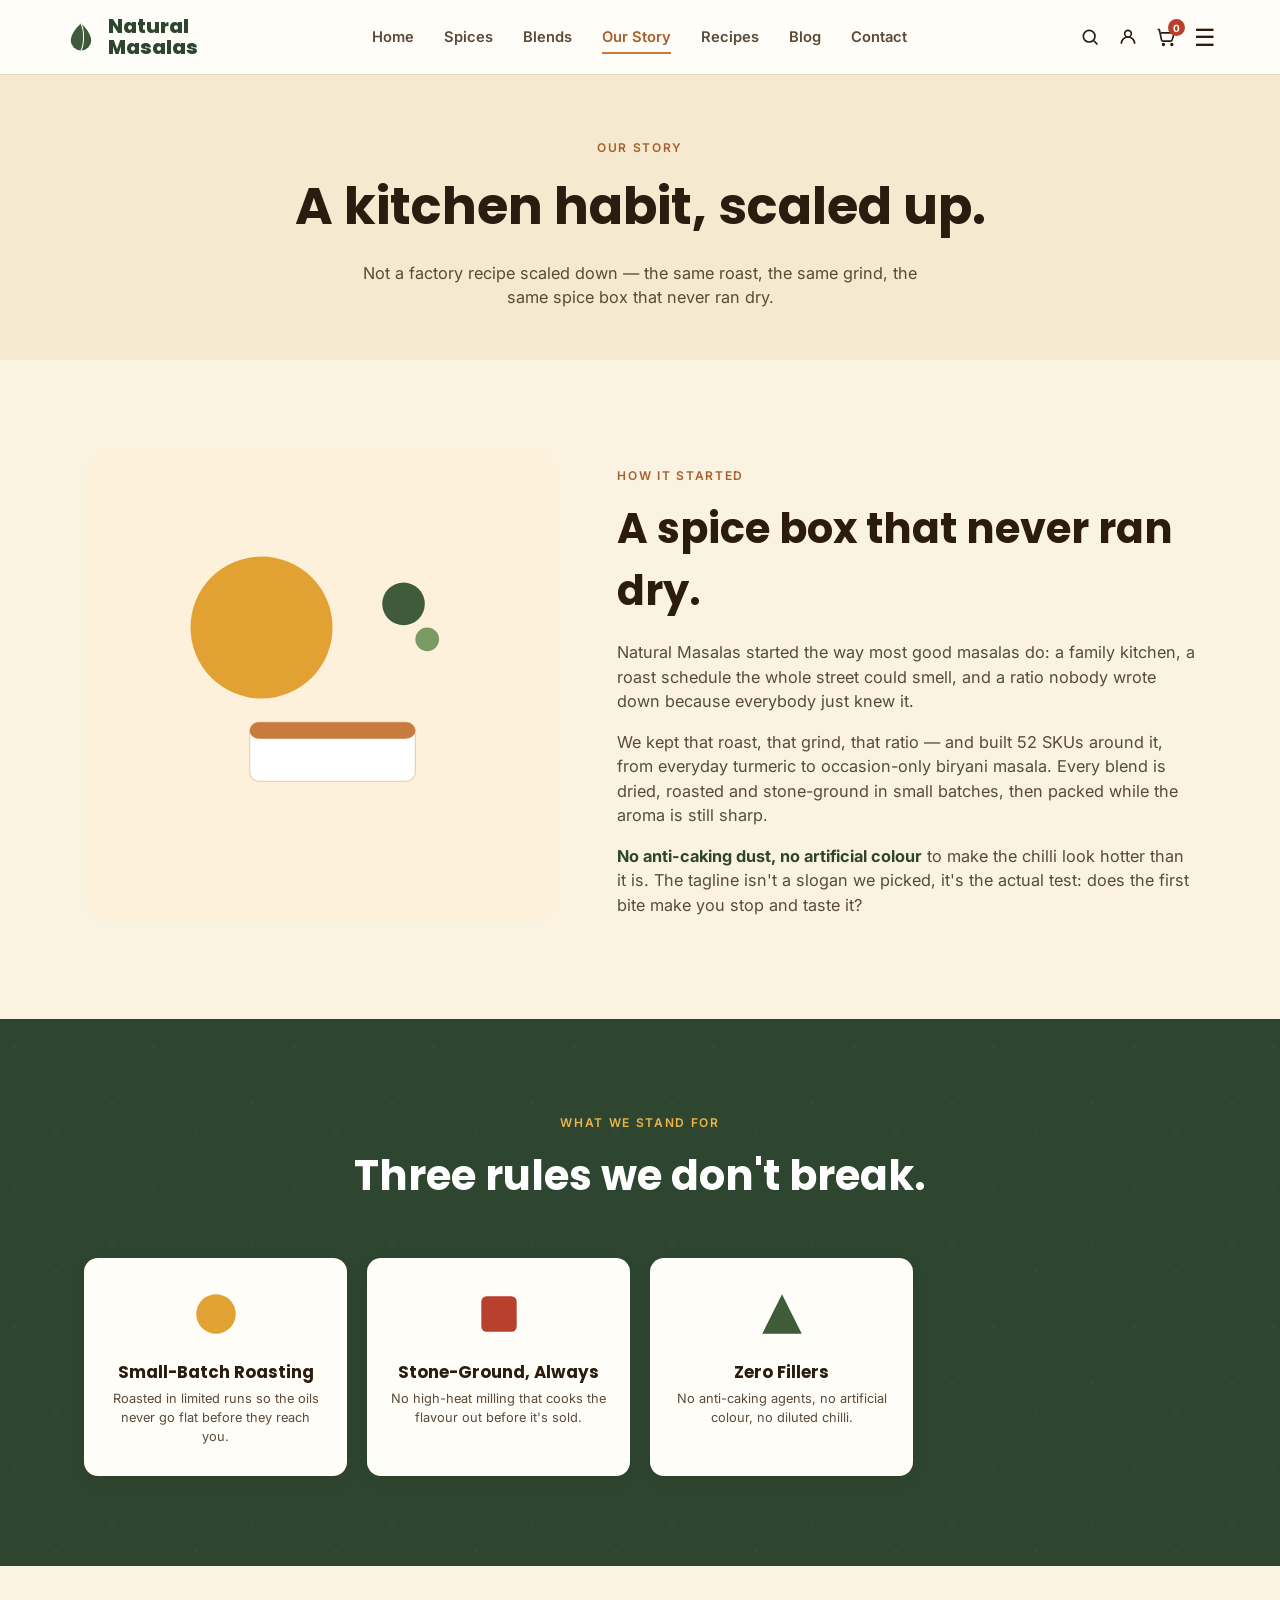
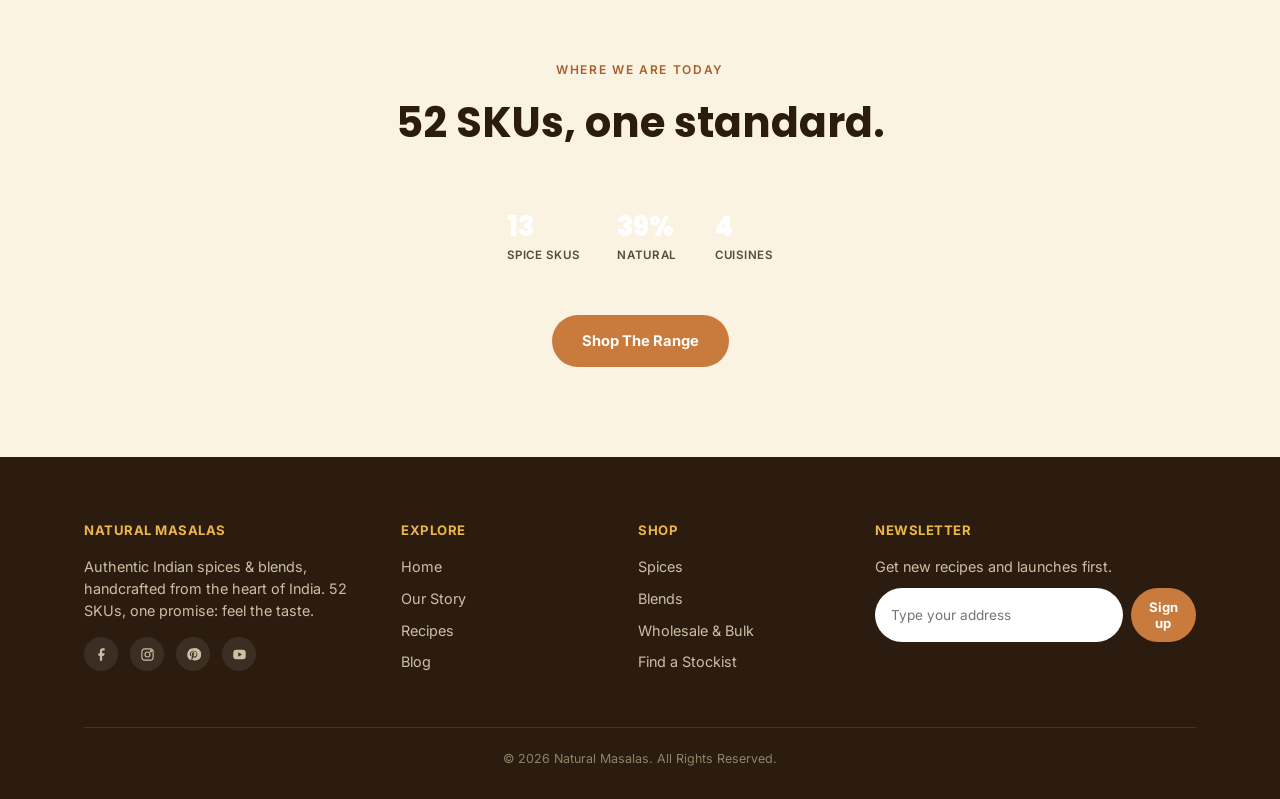
==== about.html @ ea1af6d6 "Initial commit of natural-maslas static website" ====
<!DOCTYPE html>
<html lang="en">
<head>
<meta charset="UTF-8">
<meta name="viewport" content="width=device-width, initial-scale=1.0">
<title>Our Story — Natural Masalas</title>
<meta name="description" content="The story behind Natural Masalas — small-batch roasting, stone-ground powders, zero fillers.">
<link rel="stylesheet" href="css/style.css">
</head>
<body>

<nav class="nav">
  <a href="index.html" class="nav-mark">
    <svg class="seed" viewBox="0 0 40 40" fill="none"><path d="M20 4c7 6 12 14 12 20a12 12 0 1 1-24 0c0-6 5-14 12-20Z" fill="#3f5b3a"/><path d="M20 4c4 8 4 24 0 32" stroke="#fff" stroke-width="1.2"/></svg>
    Natural<br>Masalas
  </a>
  <div class="nav-links">
    <a href="index.html">Home</a>
    <a href="spices.html">Spices</a>
    <a href="blends.html">Blends</a>
    <a href="about.html" class="active">Our Story</a>
    <a href="recipes.html">Recipes</a>
    <a href="blog.html">Blog</a>
    <a href="contact.html">Contact</a>
  </div>
  <div class="nav-icons">
    <button aria-label="Search"><svg viewBox="0 0 24 24" fill="none" stroke="currentColor" stroke-width="2"><circle cx="11" cy="11" r="7"/><path d="M21 21l-4.3-4.3"/></svg></button>
    <button aria-label="Account"><svg viewBox="0 0 24 24" fill="none" stroke="currentColor" stroke-width="2"><circle cx="12" cy="8" r="4"/><path d="M4 20c0-4.4 3.6-8 8-8s8 3.6 8 8"/></svg></button>
    <button aria-label="Cart"><svg viewBox="0 0 24 24" fill="none" stroke="currentColor" stroke-width="2"><circle cx="9" cy="21" r="1"/><circle cx="19" cy="21" r="1"/><path d="M2 3h2l2.6 12.4a2 2 0 0 0 2 1.6h8.8a2 2 0 0 0 2-1.6L22 7H6"/></svg><span class="cart-badge" id="cartBadge">0</span></button>
    <button class="nav-burger" aria-label="Menu">&#9776;</button>
  </div>
</nav>

<header class="page-header">
  <span class="eyebrow">Our Story</span>
  <h1>A kitchen habit, scaled up.</h1>
  <p>Not a factory recipe scaled down &mdash; the same roast, the same grind, the same spice box that never ran dry.</p>
</header>

<main>
  <section>
    <div class="wrap">
      <div class="story-grid" style="display:grid;grid-template-columns:0.9fr 1.1fr;gap:60px;align-items:center;">
        <div class="reveal">
          <svg viewBox="0 0 400 400" style="width:100%;">
            <rect width="400" height="400" rx="20" fill="#fdf1dc"/>
            <circle cx="150" cy="150" r="60" fill="#e2a233"/>
            <rect x="140" y="230" width="140" height="50" rx="8" fill="#fff" stroke="#e4d3ad"/>
            <rect x="140" y="230" width="140" height="14" rx="8" fill="#c97a3d"/>
            <circle cx="270" cy="130" r="18" fill="#3f5b3a"/>
            <circle cx="290" cy="160" r="10" fill="#7a9a63"/>
          </svg>
        </div>
        <div class="reveal">
          <span class="eyebrow">How It Started</span>
          <h2 style="font-size:clamp(1.9rem,3.6vw,2.6rem);margin-top:12px;">A spice box that never ran dry.</h2>
          <p style="color:var(--ink-soft);margin-top:18px;font-size:1.02rem;">Natural Masalas started the way most good masalas do: a family kitchen, a roast schedule the whole street could smell, and a ratio nobody wrote down because everybody just knew it.</p>
          <p style="color:var(--ink-soft);margin-top:16px;font-size:1.02rem;">We kept that roast, that grind, that ratio &mdash; and built 52 SKUs around it, from everyday turmeric to occasion-only biryani masala. Every blend is dried, roasted and stone-ground in small batches, then packed while the aroma is still sharp.</p>
          <p style="color:var(--ink-soft);margin-top:16px;font-size:1.02rem;"><strong style="color:var(--leaf-deep);">No anti-caking dust, no artificial colour</strong> to make the chilli look hotter than it is. The tagline isn't a slogan we picked, it's the actual test: does the first bite make you stop and taste it?</p>
        </div>
      </div>
    </div>
  </section>

  <section class="band-leaf">
    <div class="wrap">
      <div class="section-head reveal">
        <span class="eyebrow">What We Stand For</span>
        <h2>Three rules we don't break.</h2>
      </div>
      <div class="cat-strip reveal">
        <div class="cat-tile">
          <svg class="ic" viewBox="0 0 100 100"><circle cx="50" cy="50" r="38" fill="#e2a233"/></svg>
          <h3>Small-Batch Roasting</h3>
          <p>Roasted in limited runs so the oils never go flat before they reach you.</p>
        </div>
        <div class="cat-tile">
          <svg class="ic" viewBox="0 0 100 100"><rect x="16" y="16" width="68" height="68" rx="10" fill="#b8402c"/></svg>
          <h3>Stone-Ground, Always</h3>
          <p>No high-heat milling that cooks the flavour out before it's sold.</p>
        </div>
        <div class="cat-tile">
          <svg class="ic" viewBox="0 0 100 100"><polygon points="50,12 88,88 12,88" fill="#3f5b3a"/></svg>
          <h3>Zero Fillers</h3>
          <p>No anti-caking agents, no artificial colour, no diluted chilli.</p>
        </div>
      </div>
    </div>
  </section>

  <section>
    <div class="wrap">
      <div class="section-head reveal">
        <span class="eyebrow">Where We Are Today</span>
        <h2>52 SKUs, one standard.</h2>
      </div>
      <div class="hero-stats reveal" style="justify-content:center;">
        <div><div class="num" data-count="52">0</div><div class="lbl" style="color:var(--ink-soft);">Spice SKUs</div></div>
        <div><div class="num" data-count="100" data-suffix="%">0%</div><div class="lbl" style="color:var(--ink-soft);">Natural</div></div>
        <div><div class="num" data-count="4">0</div><div class="lbl" style="color:var(--ink-soft);">Cuisines</div></div>
      </div>
      <div style="text-align:center;margin-top:50px;">
        <a href="spices.html" class="btn">Shop The Range</a>
      </div>
    </div>
  </section>
</main>

<footer id="contact-foot">
  <div class="wrap">
    <div class="foot-grid">
      <div>
        <h4>Natural Masalas</h4>
        <p style="max-width:32ch;">Authentic Indian spices &amp; blends, handcrafted from the heart of India. 52 SKUs, one promise: feel the taste.</p>
        <div class="social-row">
          <a href="#" aria-label="Facebook"><svg viewBox="0 0 24 24" fill="currentColor"><path d="M13 22v-8h3l1-4h-4V7.5c0-1.1.4-2 2-2h2V2h-3c-3 0-4.5 1.9-4.5 4.7V10H7v4h2.5v8H13z"/></svg></a>
          <a href="#" aria-label="Instagram"><svg viewBox="0 0 24 24" fill="none" stroke="currentColor" stroke-width="1.8"><rect x="3" y="3" width="18" height="18" rx="5"/><circle cx="12" cy="12" r="4"/><circle cx="17.5" cy="6.5" r="1"/></svg></a>
          <a href="#" aria-label="Pinterest"><svg viewBox="0 0 24 24" fill="currentColor"><path d="M12 2a10 10 0 0 0-3.6 19.3c0-.8 0-1.8.2-2.6l1.4-6s-.3-.7-.3-1.7c0-1.6.9-2.8 2.1-2.8 1 0 1.4.7 1.4 1.6 0 1-.6 2.4-1 3.8-.2 1 .5 1.8 1.5 1.8 1.8 0 3.1-2.3 3.1-5 0-2.1-1.5-3.6-4.1-3.6-2.9 0-4.7 2.1-4.7 4.5 0 .8.2 1.4.6 1.9.2.2.2.3.1.5l-.2 1c-.1.3-.3.4-.6.2-1.1-.5-1.7-1.9-1.7-3.4 0-2.5 2.1-5.5 6.3-5.5 3.4 0 5.6 2.4 5.6 5 0 3.4-1.9 6-4.7 6-.9 0-1.8-.5-2.1-1.1l-.6 2.3c-.2.8-.6 1.7-1 2.3A10 10 0 1 0 12 2z"/></svg></a>
          <a href="#" aria-label="YouTube"><svg viewBox="0 0 24 24" fill="currentColor"><path d="M22 12s0-3.4-.4-5a3 3 0 0 0-2.1-2.1C17.9 4.5 12 4.5 12 4.5s-5.9 0-7.5.4A3 3 0 0 0 2.4 7C2 8.6 2 12 2 12s0 3.4.4 5a3 3 0 0 0 2.1 2.1c1.6.4 7.5.4 7.5.4s5.9 0 7.5-.4a3 3 0 0 0 2.1-2.1c.4-1.6.4-5 .4-5zM10 15.5v-7l6 3.5-6 3.5z"/></svg></a>
        </div>
      </div>
      <div>
        <h4>Explore</h4>
        <a href="index.html">Home</a>
        <a href="about.html">Our Story</a>
        <a href="recipes.html">Recipes</a>
        <a href="blog.html">Blog</a>
      </div>
      <div>
        <h4>Shop</h4>
        <a href="spices.html">Spices</a>
        <a href="blends.html">Blends</a>
        <a href="contact.html">Wholesale &amp; Bulk</a>
        <a href="contact.html">Find a Stockist</a>
      </div>
      <div>
        <h4>Newsletter</h4>
        <p>Get new recipes and launches first.</p>
        <div class="newsletter-row">
          <input type="email" placeholder="Type your address">
          <button>Sign up</button>
        </div>
      </div>
    </div>
    <div class="foot-bottom">&copy; <span id="year"></span> Natural Masalas. All Rights Reserved.</div>
  </div>
</footer>

<script>document.getElementById('year').textContent = new Date().getFullYear();</script>
<script src="js/script.js"></script>
</body>
</html>
---- css/style.css ----
@import url('https://fonts.googleapis.com/css2?family=Poppins:wght@500;600;700;800&family=Inter:wght@400;500;600&family=Caveat:wght@600&display=swap');

/* ============ TOKENS ============ */
:root{
  --cream:#fbf3e2;
  --cream-deep:#f5e9cf;
  --ink:#2b1c0f;
  --ink-soft:#5a4a38;

  --terracotta:#c97a3d;
  --terracotta-deep:#a85f2b;
  --paprika:#b8402c;

  --leaf:#3f5b3a;
  --leaf-deep:#2e4530;
  --leaf-pale:#7a9a63;

  --gold:#d9a441;
  --gold-bright:#eab649;

  --white:#fffdf8;

  --display:'Poppins','Segoe UI',sans-serif;
  --body:'Inter','Segoe UI',sans-serif;
  --script:'Caveat',cursive;

  --container:1240px;
  --edge:clamp(20px,5vw,64px);
  --radius:14px;
}

*{ box-sizing:border-box; margin:0; padding:0; }
html{ scroll-behavior:smooth; }
@media (prefers-reduced-motion: reduce){
  html{ scroll-behavior:auto; }
  *{ animation-duration:0.001ms !important; animation-iteration-count:1 !important; transition-duration:0.001ms !important; }
}

body{
  background:var(--cream);
  color:var(--ink);
  font-family:var(--body);
  line-height:1.5;
  overflow-x:hidden;
}

a{ color:inherit; text-decoration:none; }
img{ max-width:100%; display:block; }
button{ font-family:inherit; cursor:pointer; }
ul{ list-style:none; }

.wrap{ max-width:var(--container); margin:0 auto; padding-left:var(--edge); padding-right:var(--edge); }

h1,h2,h3{ font-family:var(--display); font-weight:700; }

.eyebrow{
  font-family:var(--body);
  font-size:0.75rem;
  letter-spacing:0.14em;
  text-transform:uppercase;
  font-weight:600;
  color:var(--terracotta-deep);
}

/* ============ NAV ============ */
.nav{
  position:sticky; top:0; left:0; right:0; z-index:1000;
  background:var(--white);
  padding:16px var(--edge);
  display:flex; align-items:center; justify-content:space-between;
  box-shadow:0 1px 0 rgba(43,28,15,0.08);
}
.nav-mark{
  display:flex; align-items:center; gap:10px;
  font-family:var(--display); font-weight:800; font-size:1.25rem; color:var(--leaf-deep);
  line-height:1.05;
}
.nav-mark .seed{ width:34px; height:34px; flex:0 0 auto; }
.nav-links{ display:flex; gap:30px; align-items:center; }
.nav-links a{
  font-family:var(--body); font-size:0.92rem; font-weight:600;
  color:var(--ink-soft); position:relative; padding:6px 0;
}
.nav-links a::after{
  content:""; position:absolute; left:0; right:100%; bottom:0; height:2px;
  background:var(--terracotta); transition:right .3s ease;
}
.nav-links a:hover, .nav-links a.active{ color:var(--terracotta-deep); }
.nav-links a:hover::after, .nav-links a.active::after{ right:0; }

.nav-icons{ display:flex; align-items:center; gap:18px; }
.nav-icons button{ background:none; border:none; color:var(--ink); display:flex; position:relative; }
.nav-icons svg{ width:20px; height:20px; }
.cart-badge{
  position:absolute; top:-8px; right:-9px; background:var(--paprika); color:#fff;
  font-family:var(--body); font-weight:700; font-size:0.62rem;
  width:17px; height:17px; border-radius:50%; display:flex; align-items:center; justify-content:center;
}

.nav-burger{ display:none; background:none; border:none; color:var(--ink); font-size:1.5rem; }

@media (max-width:860px){
  .nav-links{
    position:fixed; top:0; right:0; height:100vh; width:min(78vw,300px);
    background:var(--white); flex-direction:column; justify-content:center; gap:26px;
    transform:translateX(100%); transition:transform .4s cubic-bezier(.7,0,.2,1);
    box-shadow:-8px 0 30px rgba(0,0,0,.15); z-index:1001;
  }
  .nav-links.open{ transform:translateX(0); }
  .nav-burger{ display:block; }
}

/* ============ BUTTONS ============ */
.btn{
  display:inline-flex; align-items:center; gap:10px;
  font-family:var(--body); font-size:0.92rem; font-weight:700;
  padding:15px 30px; border-radius:999px; border:none;
  color:var(--white); background:var(--terracotta);
  transition:transform .25s ease, box-shadow .25s ease, background .25s ease;
}
.btn:hover{ transform:translateY(-3px); box-shadow:0 12px 26px rgba(168,95,43,0.35); background:var(--terracotta-deep); }
.btn.white{ background:var(--white); color:var(--terracotta-deep); }
.btn.white:hover{ background:var(--cream); }
.btn.leaf{ background:var(--leaf); }
.btn.leaf:hover{ background:var(--leaf-deep); box-shadow:0 12px 26px rgba(46,69,48,0.35); }

.add-cart{
  width:100%; padding:11px 0; border-radius:999px; border:none;
  background:var(--leaf); color:#fff; font-family:var(--body); font-weight:700; font-size:0.85rem;
  transition:background .25s ease, transform .2s ease;
}
.add-cart:hover{ background:var(--leaf-deep); transform:translateY(-2px); }
.add-cart.added{ background:var(--gold); }

/* ============ HERO ============ */
.hero{
  position:relative;
  min-height:82vh;
  display:flex; align-items:center;
  padding:70px var(--edge) 90px;
  overflow:hidden;
  background:
    linear-gradient(100deg, rgba(30,16,6,0.72) 0%, rgba(30,16,6,0.42) 42%, rgba(30,16,6,0.15) 68%),
    radial-gradient(120% 100% at 80% 20%, #7a4322 0%, #4a2712 55%, #2b1608 100%);
}
.hero::after{
  content:""; position:absolute; inset:0; z-index:0; pointer-events:none; opacity:0.35;
  background-image:
    radial-gradient(3px 3px at 20% 30%, rgba(217,164,65,0.7), transparent),
    radial-gradient(2px 2px at 60% 70%, rgba(217,164,65,0.5), transparent),
    radial-gradient(2px 2px at 80% 20%, rgba(184,64,44,0.6), transparent);
  animation:dustFall 14s linear infinite;
}
@keyframes dustFall{ from{ background-position:0 0,0 0,0 0;} to{ background-position:0 220px,0 -180px,0 260px;} }

.hero-inner{ position:relative; z-index:2; max-width:640px; }
.hero-eyebrow{ display:flex; align-items:center; gap:12px; margin-bottom:20px; }
.hero-eyebrow .rule{ width:40px; height:2px; background:var(--gold-bright); }
.hero-eyebrow span.eyebrow{ color:var(--gold-bright); }

.hero h1{
  font-size:clamp(2.4rem,5.2vw,3.7rem);
  line-height:1.08;
  color:#fff;
  opacity:0; transform:translateY(24px);
  animation:fadeUp .9s cubic-bezier(.2,.8,.2,1) forwards;
  animation-delay:.1s;
}
.hero p.lede{
  margin-top:22px; max-width:46ch; font-size:1.08rem; color:#f3e6d3;
  opacity:0; transform:translateY(24px);
  animation:fadeUp .9s cubic-bezier(.2,.8,.2,1) forwards; animation-delay:.3s;
}
@keyframes fadeUp{ to{ opacity:1; transform:translateY(0); } }

.hero-cta{ margin-top:36px; display:flex; gap:16px; flex-wrap:wrap; align-items:center;
  opacity:0; animation:fadeUp .9s cubic-bezier(.2,.8,.2,1) forwards; animation-delay:.5s; }
.hero-cta .scribble{ font-family:var(--script); font-size:1.3rem; color:var(--gold-bright); }

.hero-stats{ margin-top:52px; display:flex; gap:38px;
  opacity:0; animation:fadeUp .9s cubic-bezier(.2,.8,.2,1) forwards; animation-delay:.65s; }
.hero-stats div{ }
.hero-stats .num{ font-family:var(--display); font-size:1.7rem; color:#fff; font-weight:800; }
.hero-stats .lbl{ font-size:0.72rem; letter-spacing:0.06em; text-transform:uppercase; color:#e6d2b0; font-weight:600; }

/* ============ SECTION SHELLS ============ */
section{ position:relative; padding:90px 0; }
.section-head{ max-width:640px; margin:0 auto 50px; text-align:center; }
.section-head h2{ font-size:clamp(1.9rem,3.8vw,2.6rem); margin-top:12px; color:var(--ink); }
.section-head p{ margin-top:14px; color:var(--ink-soft); font-size:1rem; }

.reveal{ opacity:0; transform:translateY(30px); transition:opacity .7s ease, transform .7s cubic-bezier(.2,.8,.2,1); }
.reveal.in{ opacity:1; transform:translateY(0); }

.band-terracotta{ background:linear-gradient(180deg, var(--terracotta) 0%, #b5692f 100%); color:#fff; }
.band-terracotta .section-head h2{ color:#fff; }
.band-terracotta .section-head p{ color:#fbe6cf; }
.band-terracotta .eyebrow{ color:#ffe3bd; }

.band-leaf{ background:var(--leaf-deep); color:#fff; position:relative; overflow:hidden; }
.band-leaf .section-head h2{ color:#fff; }
.band-leaf .section-head p{ color:#d9e6cf; }
.band-leaf .eyebrow{ color:var(--gold-bright); }
.band-leaf::before{
  content:""; position:absolute; inset:0; opacity:0.07; pointer-events:none;
  background-image:
    radial-gradient(circle at 10% 20%, #fff 0, transparent 2px),
    radial-gradient(circle at 80% 60%, #fff 0, transparent 2px),
    radial-gradient(circle at 40% 80%, #fff 0, transparent 2px);
  background-size:140px 140px;
}

/* ============ PRODUCT CARD (bestsellers / shop grid) ============ */
.prod-grid{ display:grid; grid-template-columns:repeat(4,1fr); gap:22px; }
@media (max-width:980px){ .prod-grid{ grid-template-columns:repeat(2,1fr); } }
@media (max-width:520px){ .prod-grid{ grid-template-columns:1fr; } }

.prod-card{
  background:var(--white); border-radius:var(--radius);
  padding:20px 20px 22px; text-align:center;
  box-shadow:0 6px 18px rgba(43,28,15,0.08);
  transition:transform .3s cubic-bezier(.2,.8,.2,1), box-shadow .3s ease;
  display:flex; flex-direction:column;
  position:relative;
}
.prod-card:hover{ transform:translateY(-8px); box-shadow:0 22px 40px rgba(43,28,15,0.16); }
.prod-media{
  aspect-ratio:1/1; border-radius:10px; margin-bottom:16px; overflow:hidden;
  display:flex; align-items:center; justify-content:center;
  position:relative;
}
.prod-media svg{ width:78%; height:78%; }
.prod-badge{
  position:absolute; top:10px; left:10px; background:var(--gold); color:#3a2508;
  font-family:var(--body); font-weight:700; font-size:0.62rem; letter-spacing:0.04em;
  padding:4px 9px; border-radius:999px; text-transform:uppercase; z-index:2;
}
.prod-card h3{ font-family:var(--body); font-weight:700; font-size:1rem; color:var(--ink); margin-bottom:6px; }
.stars{ display:flex; gap:2px; justify-content:center; margin-bottom:8px; }
.stars svg{ width:13px; height:13px; color:var(--gold); }
.price{ font-family:var(--display); font-weight:700; font-size:1.15rem; color:var(--leaf-deep); margin-bottom:12px; }
.price .unit{ font-family:var(--body); font-weight:500; font-size:0.72rem; color:var(--ink-soft); margin-left:4px; }
.prod-card .wt-tag{ font-family:var(--body); font-size:0.68rem; color:var(--ink-soft); margin-bottom:2px; }

/* ============ STORY / DISCOVER BAND ============ */
.story-band{ display:grid; grid-template-columns:1.05fr 0.95fr; gap:60px; align-items:center; }
@media (max-width:860px){ .story-band{ grid-template-columns:1fr; gap:34px; } }
.story-media{ position:relative; border-radius:var(--radius); overflow:hidden; aspect-ratio:16/10; }
.story-media svg{ width:100%; height:100%; }
.play-btn{
  position:absolute; inset:0; margin:auto; width:60px; height:60px; border-radius:50%;
  background:rgba(255,255,255,0.94); display:flex; align-items:center; justify-content:center;
  transition:transform .3s ease; z-index:2; box-shadow:0 8px 20px rgba(0,0,0,0.25);
}
.story-media:hover .play-btn{ transform:scale(1.08); }
.play-btn svg{ width:18px; height:18px; margin-left:3px; color:var(--leaf-deep); }
.story-copy h2{ color:#fff; font-size:clamp(1.8rem,3.6vw,2.5rem); }
.story-copy p{ color:#d9e6cf; margin:16px 0 26px; max-width:48ch; font-size:1rem; }

/* ============ CATEGORY STRIP ============ */
.cat-strip{ display:grid; grid-template-columns:repeat(4,1fr); gap:20px; }
@media (max-width:860px){ .cat-strip{ grid-template-columns:repeat(2,1fr); } }
.cat-tile{
  background:var(--white); border-radius:var(--radius); padding:30px 22px; text-align:center;
  box-shadow:0 6px 16px rgba(43,28,15,0.06); transition:transform .3s ease, box-shadow .3s ease;
}
.cat-tile:hover{ transform:translateY(-6px); box-shadow:0 18px 30px rgba(43,28,15,0.12); }
.cat-tile .ic{ width:52px; height:52px; margin:0 auto 14px; }
.cat-tile h3{ font-size:1.05rem; color:var(--ink); margin-bottom:4px; }
.cat-tile p{ font-size:0.8rem; color:var(--ink-soft); }

/* ============ FILTER BAR (products page) ============ */
.filter-bar{ display:flex; gap:10px; flex-wrap:wrap; justify-content:center; padding:0 var(--edge) 46px; }
.filter-btn{
  font-family:var(--body); font-size:0.82rem; font-weight:600;
  padding:11px 20px; border:1.5px solid var(--cream-deep); border-radius:999px;
  color:var(--ink-soft); background:var(--white); transition:all .25s ease;
}
.filter-btn:hover{ border-color:var(--terracotta); color:var(--terracotta-deep); }
.filter-btn.active{ background:var(--leaf); border-color:var(--leaf); color:#fff; }
.sku-counter{ text-align:center; padding:0 var(--edge) 26px; font-family:var(--body); font-size:0.85rem; color:var(--ink-soft); }
.sku-counter b{ color:var(--terracotta-deep); }
.prod-card.hidden{ display:none; }

/* ============ RECIPES ============ */
.recipe-grid{ display:grid; grid-template-columns:repeat(2,1fr); gap:26px; }
@media (max-width:820px){ .recipe-grid{ grid-template-columns:1fr; } }
.recipe-card{
  background:var(--white); border-radius:var(--radius); overflow:hidden;
  box-shadow:0 6px 18px rgba(43,28,15,0.08); display:flex; flex-direction:column;
  transition:transform .3s ease, box-shadow .3s ease;
}
.recipe-card:hover{ transform:translateY(-6px); box-shadow:0 20px 34px rgba(43,28,15,0.14); }
.recipe-media{ aspect-ratio:16/9; position:relative; overflow:hidden; }
.recipe-media svg{ position:absolute; inset:0; width:100%; height:100%; }
.recipe-time{ position:absolute; top:14px; right:14px; z-index:2; font-family:var(--body); font-weight:700; font-size:0.7rem; background:rgba(43,28,15,0.7); color:#fff; padding:5px 11px; border-radius:999px; }
.recipe-body{ padding:24px; display:flex; flex-direction:column; gap:12px; flex:1; }
.recipe-body h3{ font-size:1.3rem; color:var(--ink); }
.recipe-body p{ color:var(--ink-soft); font-size:0.92rem; }
.recipe-uses{ display:flex; flex-wrap:wrap; gap:8px; margin-top:auto; }
.tag-chip{ font-family:var(--body); font-weight:600; font-size:0.68rem; padding:6px 12px; background:var(--cream-deep); color:var(--leaf-deep); border-radius:999px; }
.steps-toggle{ font-family:var(--body); font-weight:700; font-size:0.82rem; color:var(--terracotta-deep); display:inline-flex; align-items:center; gap:6px; margin-top:4px; background:none; border:none; }
.steps-toggle svg{ width:12px; height:12px; transition:transform .3s ease; }
.steps-toggle.open svg{ transform:rotate(180deg); }
.steps-list{ max-height:0; overflow:hidden; transition:max-height .4s ease; font-size:0.9rem; color:var(--ink-soft); }
.steps-list ol{ padding-left:18px; padding-top:8px; display:flex; flex-direction:column; gap:6px; }

/* ============ PAGE HEADER ============ */
.page-header{ padding:60px var(--edge) 50px; text-align:center; background:var(--cream-deep); }
.page-header h1{ font-size:clamp(2.2rem,5vw,3.2rem); color:var(--ink); margin-top:10px; }
.page-header p{ margin:16px auto 0; max-width:56ch; color:var(--ink-soft); font-size:1.02rem; }

/* ============ CTA BAND ============ */
.cta-band{ text-align:center; }
.cta-band h2{ font-size:clamp(1.7rem,3.6vw,2.3rem); color:#fff; }
.cta-band p{ color:#fbe6cf; margin:14px auto 28px; max-width:44ch; }

/* ============ FOOTER ============ */
footer{ background:var(--ink); color:#e9dfcd; padding:64px 0 30px; }
.foot-grid{ display:grid; grid-template-columns:1.4fr 1fr 1fr 1.2fr; gap:36px; }
@media (max-width:800px){ .foot-grid{ grid-template-columns:1fr 1fr; } }
.foot-grid h4{ font-family:var(--body); font-size:0.82rem; font-weight:700; letter-spacing:0.04em; text-transform:uppercase; color:var(--gold-bright); margin-bottom:16px; }
.foot-grid a, .foot-grid p{ color:#cdbfa5; font-size:0.9rem; display:block; margin-bottom:10px; }
.foot-grid a:hover{ color:#fff; }
.newsletter-row{ display:flex; gap:8px; margin-top:6px; }
.newsletter-row input{ flex:1; border-radius:999px; border:none; padding:11px 16px; font-family:var(--body); font-size:0.85rem; }
.newsletter-row button{ background:var(--terracotta); color:#fff; border:none; border-radius:999px; padding:11px 18px; font-weight:700; font-size:0.82rem; }
.social-row{ display:flex; gap:12px; margin-top:16px; }
.social-row a{ width:34px; height:34px; border-radius:50%; background:rgba(255,255,255,0.08); display:flex; align-items:center; justify-content:center; margin:0; }
.social-row svg{ width:15px; height:15px; }
.foot-bottom{ margin-top:44px; padding-top:22px; border-top:1px solid rgba(255,255,255,0.1); text-align:center; font-size:0.78rem; color:#8f8367; }
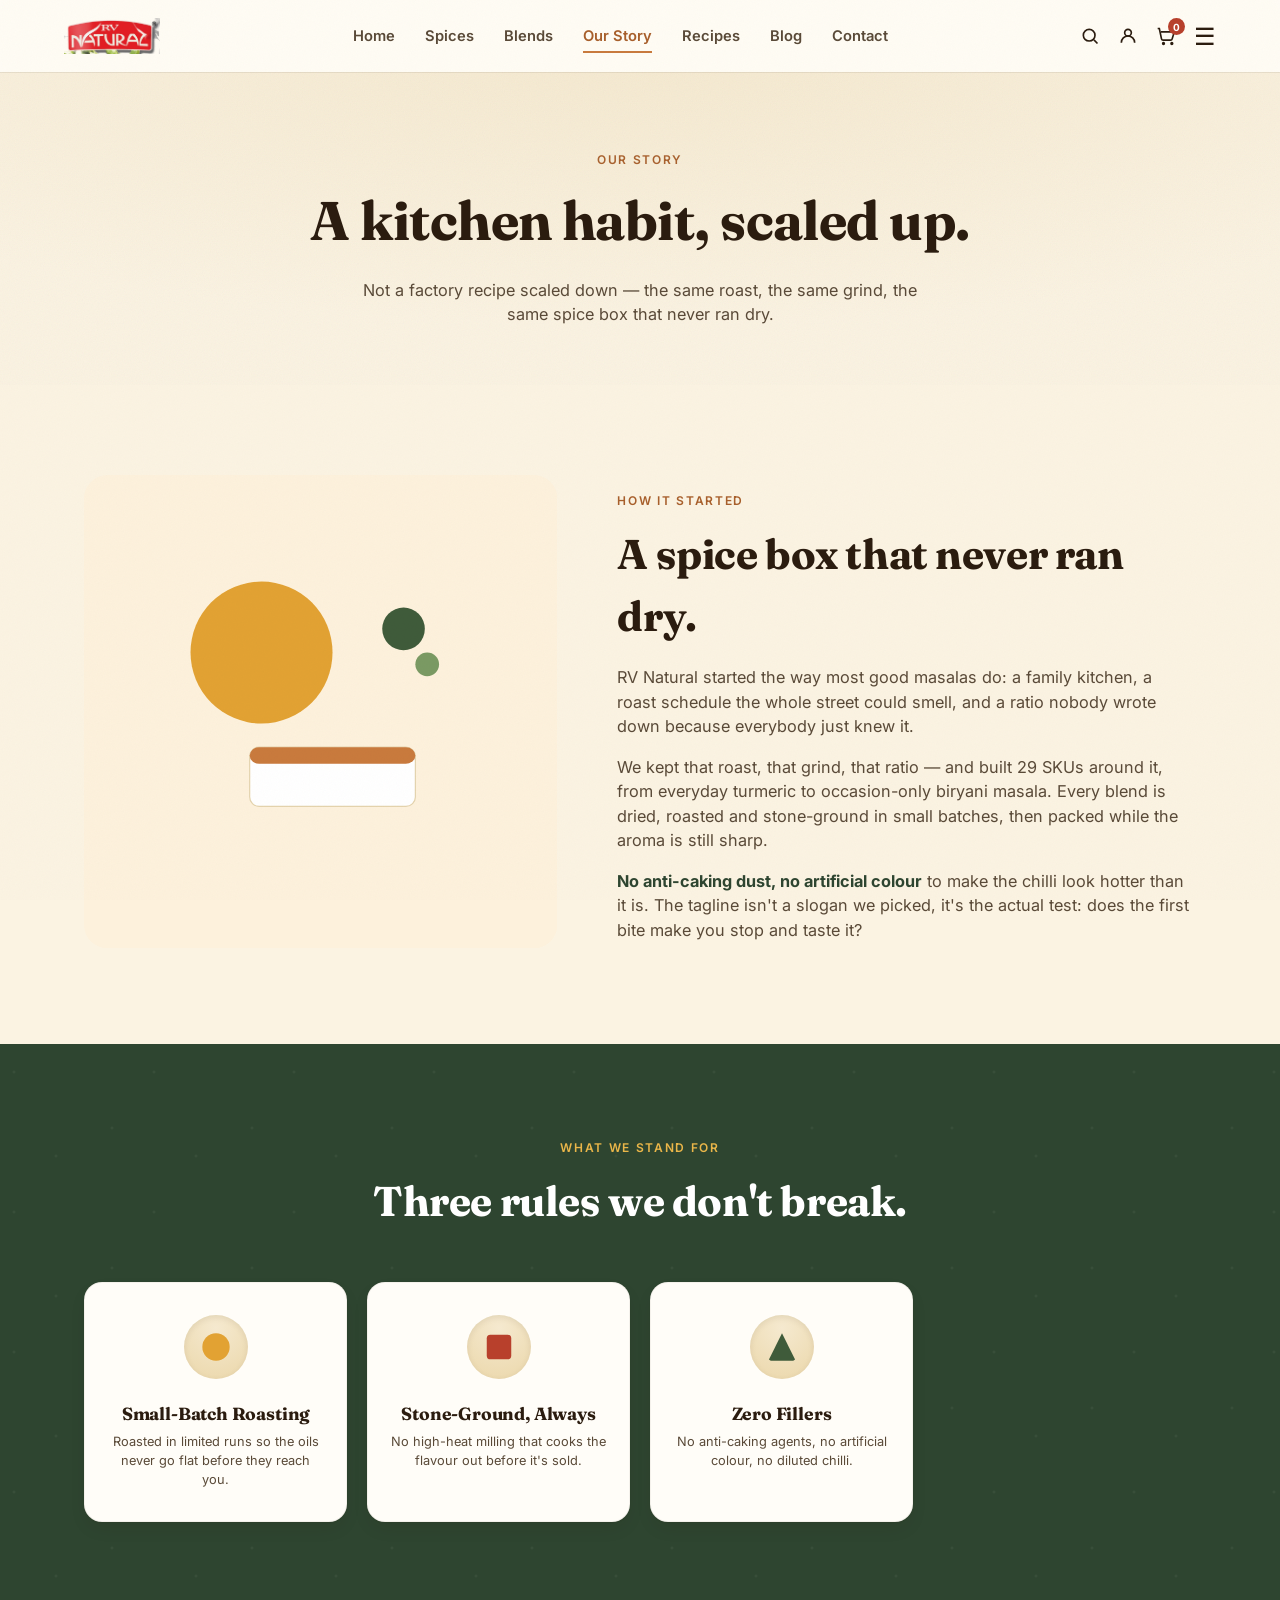
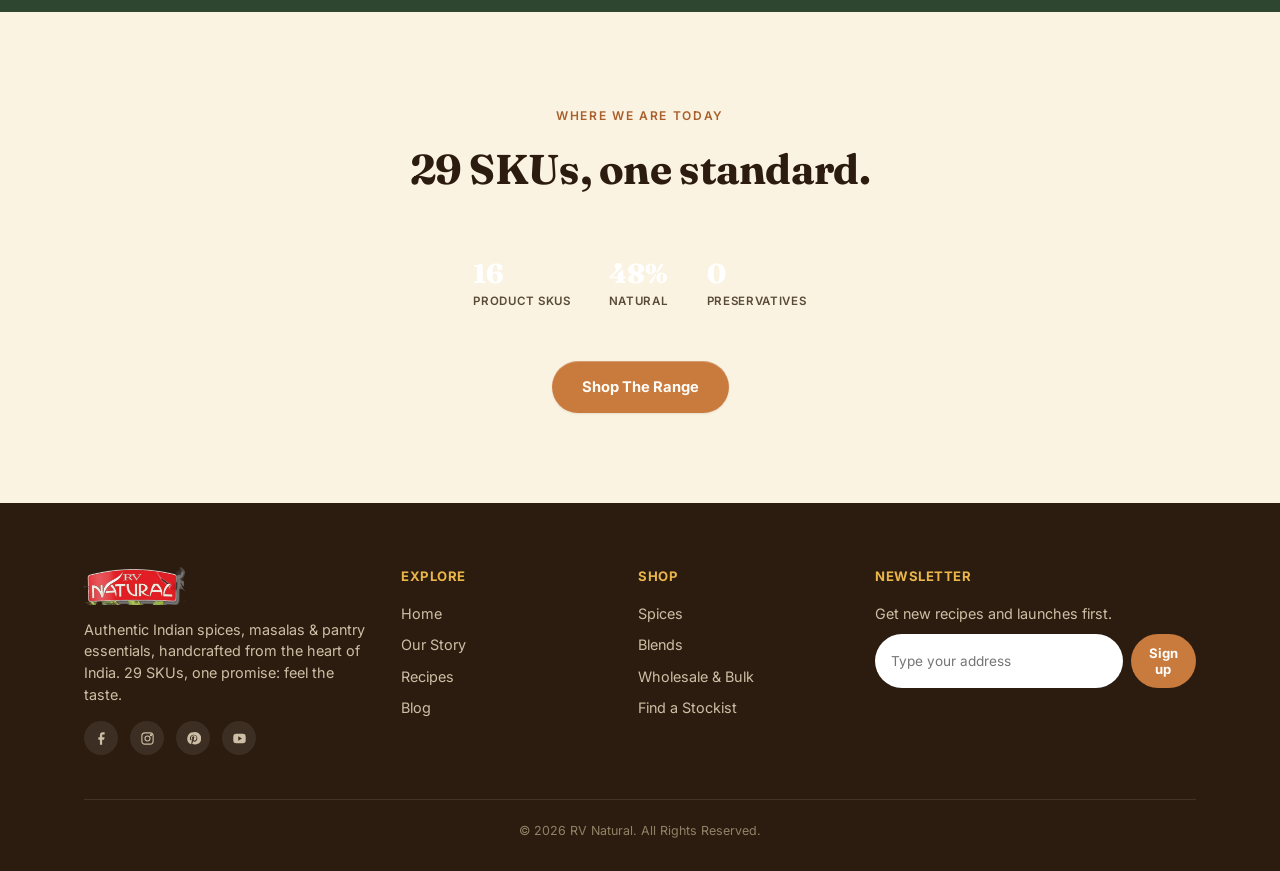
==== commit f9d8c17a: "Rebrand site to RV Natural with real product photography Swaps the placeholder brand/catalog for the" ====
--- a/about.html
+++ b/about.html
@@ -3,16 +3,15 @@
 <head>
 <meta charset="UTF-8">
 <meta name="viewport" content="width=device-width, initial-scale=1.0">
-<title>Our Story — Natural Masalas</title>
-<meta name="description" content="The story behind Natural Masalas — small-batch roasting, stone-ground powders, zero fillers.">
+<title>Our Story — RV Natural</title>
+<meta name="description" content="The story behind RV Natural — small-batch roasting, stone-ground powders, zero fillers.">
 <link rel="stylesheet" href="css/style.css">
 </head>
 <body>
 
 <nav class="nav">
   <a href="index.html" class="nav-mark">
-    <svg class="seed" viewBox="0 0 40 40" fill="none"><path d="M20 4c7 6 12 14 12 20a12 12 0 1 1-24 0c0-6 5-14 12-20Z" fill="#3f5b3a"/><path d="M20 4c4 8 4 24 0 32" stroke="#fff" stroke-width="1.2"/></svg>
-    Natural<br>Masalas
+    <img src="assets/brand/logo.png" alt="RV Natural" class="brand-logo">
   </a>
   <div class="nav-links">
     <a href="index.html">Home</a>
@@ -54,8 +53,8 @@
         <div class="reveal">
           <span class="eyebrow">How It Started</span>
           <h2 style="font-size:clamp(1.9rem,3.6vw,2.6rem);margin-top:12px;">A spice box that never ran dry.</h2>
-          <p style="color:var(--ink-soft);margin-top:18px;font-size:1.02rem;">Natural Masalas started the way most good masalas do: a family kitchen, a roast schedule the whole street could smell, and a ratio nobody wrote down because everybody just knew it.</p>
-          <p style="color:var(--ink-soft);margin-top:16px;font-size:1.02rem;">We kept that roast, that grind, that ratio &mdash; and built 52 SKUs around it, from everyday turmeric to occasion-only biryani masala. Every blend is dried, roasted and stone-ground in small batches, then packed while the aroma is still sharp.</p>
+          <p style="color:var(--ink-soft);margin-top:18px;font-size:1.02rem;">RV Natural started the way most good masalas do: a family kitchen, a roast schedule the whole street could smell, and a ratio nobody wrote down because everybody just knew it.</p>
+          <p style="color:var(--ink-soft);margin-top:16px;font-size:1.02rem;">We kept that roast, that grind, that ratio &mdash; and built 29 SKUs around it, from everyday turmeric to occasion-only biryani masala. Every blend is dried, roasted and stone-ground in small batches, then packed while the aroma is still sharp.</p>
           <p style="color:var(--ink-soft);margin-top:16px;font-size:1.02rem;"><strong style="color:var(--leaf-deep);">No anti-caking dust, no artificial colour</strong> to make the chilli look hotter than it is. The tagline isn't a slogan we picked, it's the actual test: does the first bite make you stop and taste it?</p>
         </div>
       </div>
@@ -92,12 +91,12 @@
     <div class="wrap">
       <div class="section-head reveal">
         <span class="eyebrow">Where We Are Today</span>
-        <h2>52 SKUs, one standard.</h2>
+        <h2>29 SKUs, one standard.</h2>
       </div>
       <div class="hero-stats reveal" style="justify-content:center;">
-        <div><div class="num" data-count="52">0</div><div class="lbl" style="color:var(--ink-soft);">Spice SKUs</div></div>
+        <div><div class="num" data-count="29">0</div><div class="lbl" style="color:var(--ink-soft);">Product SKUs</div></div>
         <div><div class="num" data-count="100" data-suffix="%">0%</div><div class="lbl" style="color:var(--ink-soft);">Natural</div></div>
-        <div><div class="num" data-count="4">0</div><div class="lbl" style="color:var(--ink-soft);">Cuisines</div></div>
+        <div><div class="num" data-count="0">0</div><div class="lbl" style="color:var(--ink-soft);">Preservatives</div></div>
       </div>
       <div style="text-align:center;margin-top:50px;">
         <a href="spices.html" class="btn">Shop The Range</a>
@@ -110,8 +109,8 @@
   <div class="wrap">
     <div class="foot-grid">
       <div>
-        <h4>Natural Masalas</h4>
-        <p style="max-width:32ch;">Authentic Indian spices &amp; blends, handcrafted from the heart of India. 52 SKUs, one promise: feel the taste.</p>
+        <img src="assets/brand/logo.png" alt="RV Natural" class="foot-logo">
+        <p style="max-width:32ch;">Authentic Indian spices, masalas &amp; pantry essentials, handcrafted from the heart of India. 29 SKUs, one promise: feel the taste.</p>
         <div class="social-row">
           <a href="#" aria-label="Facebook"><svg viewBox="0 0 24 24" fill="currentColor"><path d="M13 22v-8h3l1-4h-4V7.5c0-1.1.4-2 2-2h2V2h-3c-3 0-4.5 1.9-4.5 4.7V10H7v4h2.5v8H13z"/></svg></a>
           <a href="#" aria-label="Instagram"><svg viewBox="0 0 24 24" fill="none" stroke="currentColor" stroke-width="1.8"><rect x="3" y="3" width="18" height="18" rx="5"/><circle cx="12" cy="12" r="4"/><circle cx="17.5" cy="6.5" r="1"/></svg></a>
@@ -142,7 +141,7 @@
         </div>
       </div>
     </div>
-    <div class="foot-bottom">&copy; <span id="year"></span> Natural Masalas. All Rights Reserved.</div>
+    <div class="foot-bottom">&copy; <span id="year"></span> RV Natural. All Rights Reserved.</div>
   </div>
 </footer>
 
--- a/css/style.css
+++ b/css/style.css
@@ -1,4 +1,4 @@
-@import url('https://fonts.googleapis.com/css2?family=Poppins:wght@500;600;700;800&family=Inter:wght@400;500;600&family=Caveat:wght@600&display=swap');
+@import url('https://fonts.googleapis.com/css2?family=Fraunces:ital,opsz,wght@0,9..144,450;0,9..144,600;0,9..144,700;0,9..144,800;1,9..144,500;1,9..144,600&family=Inter:wght@400;500;600;700&family=Caveat:wght@600&display=swap');
 
 /* ============ TOKENS ============ */
 :root{
@@ -20,13 +20,18 @@
 
   --white:#fffdf8;
 
-  --display:'Poppins','Segoe UI',sans-serif;
+  --display:'Fraunces','Georgia',serif;
   --body:'Inter','Segoe UI',sans-serif;
   --script:'Caveat',cursive;
 
   --container:1240px;
   --edge:clamp(20px,5vw,64px);
-  --radius:14px;
+  --radius:18px;
+  --radius-sm:11px;
+
+  --shadow-card:0 1px 2px rgba(43,28,15,0.06), 0 8px 20px -6px rgba(43,28,15,0.14);
+  --shadow-lift:0 4px 10px rgba(43,28,15,0.08), 0 26px 46px -14px rgba(43,28,15,0.26);
+  --grain:url("data:image/svg+xml,%3Csvg xmlns='http://www.w3.org/2000/svg' width='140' height='140'%3E%3Cfilter id='n'%3E%3CfeTurbulence type='fractalNoise' baseFrequency='0.85' numOctaves='2' stitchTiles='stitch'/%3E%3C/filter%3E%3Crect width='100%25' height='100%25' filter='url(%23n)'/%3E%3C/svg%3E");
 }
 
 *{ box-sizing:border-box; margin:0; padding:0; }
@@ -37,12 +42,20 @@
 }
 
 body{
+  position:relative;
   background:var(--cream);
   color:var(--ink);
   font-family:var(--body);
   line-height:1.5;
   overflow-x:hidden;
 }
+body::before{
+  content:"";
+  position:fixed; inset:0; z-index:9999; pointer-events:none;
+  background-image:var(--grain);
+  opacity:0.035;
+  mix-blend-mode:multiply;
+}
 
 a{ color:inherit; text-decoration:none; }
 img{ max-width:100%; display:block; }
@@ -51,7 +64,8 @@
 
 .wrap{ max-width:var(--container); margin:0 auto; padding-left:var(--edge); padding-right:var(--edge); }
 
-h1,h2,h3{ font-family:var(--display); font-weight:700; }
+h1,h2,h3{ font-family:var(--display); font-weight:700; letter-spacing:-0.01em; }
+em, .accent{ font-style:italic; font-weight:500; color:var(--gold-bright); }
 
 .eyebrow{
   font-family:var(--body);
@@ -65,17 +79,24 @@
 /* ============ NAV ============ */
 .nav{
   position:sticky; top:0; left:0; right:0; z-index:1000;
-  background:var(--white);
-  padding:16px var(--edge);
+  background:rgba(255,253,248,0.88);
+  backdrop-filter:blur(14px) saturate(1.4);
+  -webkit-backdrop-filter:blur(14px) saturate(1.4);
+  padding:18px var(--edge);
   display:flex; align-items:center; justify-content:space-between;
   box-shadow:0 1px 0 rgba(43,28,15,0.08);
+  transition:padding .35s ease, box-shadow .35s ease;
+}
+.nav.scrolled{
+  padding:11px var(--edge);
+  box-shadow:0 10px 30px -14px rgba(43,28,15,0.25), 0 1px 0 rgba(43,28,15,0.08);
 }
 .nav-mark{
   display:flex; align-items:center; gap:10px;
-  font-family:var(--display); font-weight:800; font-size:1.25rem; color:var(--leaf-deep);
   line-height:1.05;
 }
-.nav-mark .seed{ width:34px; height:34px; flex:0 0 auto; }
+.brand-logo{ height:36px; width:auto; display:block; }
+.foot-logo{ height:38px; width:auto; display:block; margin-bottom:14px; border-radius:6px; }
 .nav-links{ display:flex; gap:30px; align-items:center; }
 .nav-links a{
   font-family:var(--body); font-size:0.92rem; font-weight:600;
@@ -116,9 +137,11 @@
   font-family:var(--body); font-size:0.92rem; font-weight:700;
   padding:15px 30px; border-radius:999px; border:none;
   color:var(--white); background:var(--terracotta);
-  transition:transform .25s ease, box-shadow .25s ease, background .25s ease;
-}
-.btn:hover{ transform:translateY(-3px); box-shadow:0 12px 26px rgba(168,95,43,0.35); background:var(--terracotta-deep); }
+  box-shadow:inset 0 1px 0 rgba(255,255,255,0.25), 0 1px 2px rgba(43,28,15,0.1);
+  transition:transform .3s cubic-bezier(.2,.8,.2,1), box-shadow .3s ease, background .25s ease;
+}
+.btn:hover{ transform:translateY(-3px); box-shadow:inset 0 1px 0 rgba(255,255,255,0.25), 0 14px 28px rgba(168,95,43,0.32); background:var(--terracotta-deep); }
+.btn:active{ transform:translateY(-1px); }
 .btn.white{ background:var(--white); color:var(--terracotta-deep); }
 .btn.white:hover{ background:var(--cream); }
 .btn.leaf{ background:var(--leaf); }
@@ -137,21 +160,27 @@
   position:relative;
   min-height:82vh;
   display:flex; align-items:center;
-  padding:70px var(--edge) 90px;
+  padding:70px var(--edge) 110px;
   overflow:hidden;
   background:
     linear-gradient(100deg, rgba(30,16,6,0.72) 0%, rgba(30,16,6,0.42) 42%, rgba(30,16,6,0.15) 68%),
     radial-gradient(120% 100% at 80% 20%, #7a4322 0%, #4a2712 55%, #2b1608 100%);
 }
+.hero::before{
+  content:""; position:absolute; inset:0; z-index:0; pointer-events:none; opacity:0.5;
+  background-image:var(--grain); mix-blend-mode:overlay;
+}
 .hero::after{
-  content:""; position:absolute; inset:0; z-index:0; pointer-events:none; opacity:0.35;
+  content:""; position:absolute; inset:0; z-index:0; pointer-events:none; opacity:0.4;
   background-image:
-    radial-gradient(3px 3px at 20% 30%, rgba(217,164,65,0.7), transparent),
-    radial-gradient(2px 2px at 60% 70%, rgba(217,164,65,0.5), transparent),
-    radial-gradient(2px 2px at 80% 20%, rgba(184,64,44,0.6), transparent);
-  animation:dustFall 14s linear infinite;
-}
-@keyframes dustFall{ from{ background-position:0 0,0 0,0 0;} to{ background-position:0 220px,0 -180px,0 260px;} }
+    radial-gradient(3px 3px at 20% 30%, rgba(217,164,65,0.75), transparent),
+    radial-gradient(2px 2px at 60% 70%, rgba(217,164,65,0.55), transparent),
+    radial-gradient(2px 2px at 80% 20%, rgba(184,64,44,0.65), transparent),
+    radial-gradient(2.5px 2.5px at 35% 55%, rgba(217,164,65,0.5), transparent),
+    radial-gradient(2px 2px at 90% 75%, rgba(217,164,65,0.4), transparent);
+  animation:dustFall 16s linear infinite;
+}
+@keyframes dustFall{ from{ background-position:0 0,0 0,0 0,0 0,0 0;} to{ background-position:0 220px,0 -180px,0 260px,0 -200px,0 240px;} }
 
 .hero-inner{ position:relative; z-index:2; max-width:640px; }
 .hero-eyebrow{ display:flex; align-items:center; gap:12px; margin-bottom:20px; }
@@ -159,13 +188,15 @@
 .hero-eyebrow span.eyebrow{ color:var(--gold-bright); }
 
 .hero h1{
-  font-size:clamp(2.4rem,5.2vw,3.7rem);
-  line-height:1.08;
+  font-size:clamp(2.5rem,5.4vw,3.9rem);
+  line-height:1.06;
   color:#fff;
+  text-shadow:0 2px 24px rgba(0,0,0,0.25);
   opacity:0; transform:translateY(24px);
   animation:fadeUp .9s cubic-bezier(.2,.8,.2,1) forwards;
   animation-delay:.1s;
 }
+.hero h1 em{ color:var(--gold-bright); font-weight:600; }
 .hero p.lede{
   margin-top:22px; max-width:46ch; font-size:1.08rem; color:#f3e6d3;
   opacity:0; transform:translateY(24px);
@@ -192,7 +223,7 @@
 .reveal{ opacity:0; transform:translateY(30px); transition:opacity .7s ease, transform .7s cubic-bezier(.2,.8,.2,1); }
 .reveal.in{ opacity:1; transform:translateY(0); }
 
-.band-terracotta{ background:linear-gradient(180deg, var(--terracotta) 0%, #b5692f 100%); color:#fff; }
+.band-terracotta{ background:linear-gradient(180deg, var(--terracotta) 0%, #b5692f 100%); color:#fff; position:relative; }
 .band-terracotta .section-head h2{ color:#fff; }
 .band-terracotta .section-head p{ color:#fbe6cf; }
 .band-terracotta .eyebrow{ color:#ffe3bd; }
@@ -218,18 +249,32 @@
 .prod-card{
   background:var(--white); border-radius:var(--radius);
   padding:20px 20px 22px; text-align:center;
-  box-shadow:0 6px 18px rgba(43,28,15,0.08);
-  transition:transform .3s cubic-bezier(.2,.8,.2,1), box-shadow .3s ease;
+  box-shadow:var(--shadow-card);
+  border:1px solid rgba(43,28,15,0.05);
+  transition:transform .35s cubic-bezier(.2,.8,.2,1), box-shadow .35s ease;
   display:flex; flex-direction:column;
   position:relative;
 }
-.prod-card:hover{ transform:translateY(-8px); box-shadow:0 22px 40px rgba(43,28,15,0.16); }
+.prod-card:hover{ transform:translateY(-8px) rotate(-0.3deg); box-shadow:var(--shadow-lift); }
 .prod-media{
-  aspect-ratio:1/1; border-radius:10px; margin-bottom:16px; overflow:hidden;
+  aspect-ratio:1/1; border-radius:var(--radius-sm); margin-bottom:16px; overflow:hidden;
   display:flex; align-items:center; justify-content:center;
   position:relative;
-}
-.prod-media svg{ width:78%; height:78%; }
+  background:radial-gradient(120% 120% at 50% 20%, var(--cream-deep) 0%, #ecd9ae 70%, #e3c894 100%);
+  box-shadow:inset 0 2px 6px rgba(43,28,15,0.08), inset 0 -3px 10px rgba(43,28,15,0.05);
+}
+.prod-media::before{
+  content:""; position:absolute; inset:0; opacity:0.05; pointer-events:none;
+  background-image:var(--grain);
+}
+.prod-media svg{ width:72%; height:72%; position:relative; z-index:1; filter:drop-shadow(0 8px 10px rgba(43,28,15,0.14)); transition:transform .4s cubic-bezier(.2,.8,.2,1); }
+.prod-card:hover .prod-media svg{ transform:scale(1.05) translateY(-2px); }
+.prod-media img{
+  width:88%; height:88%; object-fit:contain; position:relative; z-index:1;
+  filter:drop-shadow(0 10px 14px rgba(43,28,15,0.18));
+  transition:transform .4s cubic-bezier(.2,.8,.2,1);
+}
+.prod-card:hover .prod-media img{ transform:scale(1.05) translateY(-2px); }
 .prod-badge{
   position:absolute; top:10px; left:10px; background:var(--gold); color:#3a2508;
   font-family:var(--body); font-weight:700; font-size:0.62rem; letter-spacing:0.04em;
@@ -245,7 +290,7 @@
 /* ============ STORY / DISCOVER BAND ============ */
 .story-band{ display:grid; grid-template-columns:1.05fr 0.95fr; gap:60px; align-items:center; }
 @media (max-width:860px){ .story-band{ grid-template-columns:1fr; gap:34px; } }
-.story-media{ position:relative; border-radius:var(--radius); overflow:hidden; aspect-ratio:16/10; }
+.story-media{ position:relative; border-radius:var(--radius); overflow:hidden; aspect-ratio:16/10; box-shadow:var(--shadow-lift); }
 .story-media svg{ width:100%; height:100%; }
 .play-btn{
   position:absolute; inset:0; margin:auto; width:60px; height:60px; border-radius:50%;
@@ -261,12 +306,18 @@
 .cat-strip{ display:grid; grid-template-columns:repeat(4,1fr); gap:20px; }
 @media (max-width:860px){ .cat-strip{ grid-template-columns:repeat(2,1fr); } }
 .cat-tile{
-  background:var(--white); border-radius:var(--radius); padding:30px 22px; text-align:center;
-  box-shadow:0 6px 16px rgba(43,28,15,0.06); transition:transform .3s ease, box-shadow .3s ease;
-}
-.cat-tile:hover{ transform:translateY(-6px); box-shadow:0 18px 30px rgba(43,28,15,0.12); }
-.cat-tile .ic{ width:52px; height:52px; margin:0 auto 14px; }
-.cat-tile h3{ font-size:1.05rem; color:var(--ink); margin-bottom:4px; }
+  background:var(--white); border-radius:var(--radius); padding:32px 22px; text-align:center;
+  box-shadow:var(--shadow-card); border:1px solid rgba(43,28,15,0.05);
+  transition:transform .35s cubic-bezier(.2,.8,.2,1), box-shadow .35s ease;
+}
+.cat-tile:hover{ transform:translateY(-6px); box-shadow:var(--shadow-lift); }
+.cat-tile .ic{
+  width:64px; height:64px; margin:0 auto 16px; border-radius:50%;
+  background:radial-gradient(120% 120% at 50% 20%, var(--cream-deep) 0%, #ecd9ae 70%, #e3c894 100%);
+  box-shadow:inset 0 2px 6px rgba(43,28,15,0.08);
+  padding:14px;
+}
+.cat-tile h3{ font-size:1.1rem; color:var(--ink); margin-bottom:4px; }
 .cat-tile p{ font-size:0.8rem; color:var(--ink-soft); }
 
 /* ============ FILTER BAR (products page) ============ */
@@ -287,12 +338,16 @@
 @media (max-width:820px){ .recipe-grid{ grid-template-columns:1fr; } }
 .recipe-card{
   background:var(--white); border-radius:var(--radius); overflow:hidden;
-  box-shadow:0 6px 18px rgba(43,28,15,0.08); display:flex; flex-direction:column;
-  transition:transform .3s ease, box-shadow .3s ease;
-}
-.recipe-card:hover{ transform:translateY(-6px); box-shadow:0 20px 34px rgba(43,28,15,0.14); }
+  box-shadow:var(--shadow-card); border:1px solid rgba(43,28,15,0.05); display:flex; flex-direction:column;
+  transition:transform .35s cubic-bezier(.2,.8,.2,1), box-shadow .35s ease;
+}
+.recipe-card:hover{ transform:translateY(-6px); box-shadow:var(--shadow-lift); }
 .recipe-media{ aspect-ratio:16/9; position:relative; overflow:hidden; }
-.recipe-media svg{ position:absolute; inset:0; width:100%; height:100%; }
+.recipe-media svg{ position:absolute; inset:0; width:100%; height:100%; transition:transform .5s cubic-bezier(.2,.8,.2,1); }
+.recipe-card:hover .recipe-media svg{ transform:scale(1.06); }
+.recipe-media::after{
+  content:""; position:absolute; inset:0; opacity:0.06; pointer-events:none; background-image:var(--grain);
+}
 .recipe-time{ position:absolute; top:14px; right:14px; z-index:2; font-family:var(--body); font-weight:700; font-size:0.7rem; background:rgba(43,28,15,0.7); color:#fff; padding:5px 11px; border-radius:999px; }
 .recipe-body{ padding:24px; display:flex; flex-direction:column; gap:12px; flex:1; }
 .recipe-body h3{ font-size:1.3rem; color:var(--ink); }
@@ -306,9 +361,15 @@
 .steps-list ol{ padding-left:18px; padding-top:8px; display:flex; flex-direction:column; gap:6px; }
 
 /* ============ PAGE HEADER ============ */
-.page-header{ padding:60px var(--edge) 50px; text-align:center; background:var(--cream-deep); }
-.page-header h1{ font-size:clamp(2.2rem,5vw,3.2rem); color:var(--ink); margin-top:10px; }
-.page-header p{ margin:16px auto 0; max-width:56ch; color:var(--ink-soft); font-size:1.02rem; }
+.page-header{
+  position:relative; padding:74px var(--edge) 58px; text-align:center; overflow:hidden;
+  background:radial-gradient(120% 140% at 50% -10%, var(--cream-deep) 0%, var(--cream) 65%);
+}
+.page-header::before{
+  content:""; position:absolute; inset:0; opacity:0.05; pointer-events:none; background-image:var(--grain);
+}
+.page-header h1{ font-size:clamp(2.3rem,5vw,3.4rem); color:var(--ink); margin-top:10px; position:relative; }
+.page-header p{ margin:16px auto 0; max-width:56ch; color:var(--ink-soft); font-size:1.02rem; position:relative; }
 
 /* ============ CTA BAND ============ */
 .cta-band{ text-align:center; }
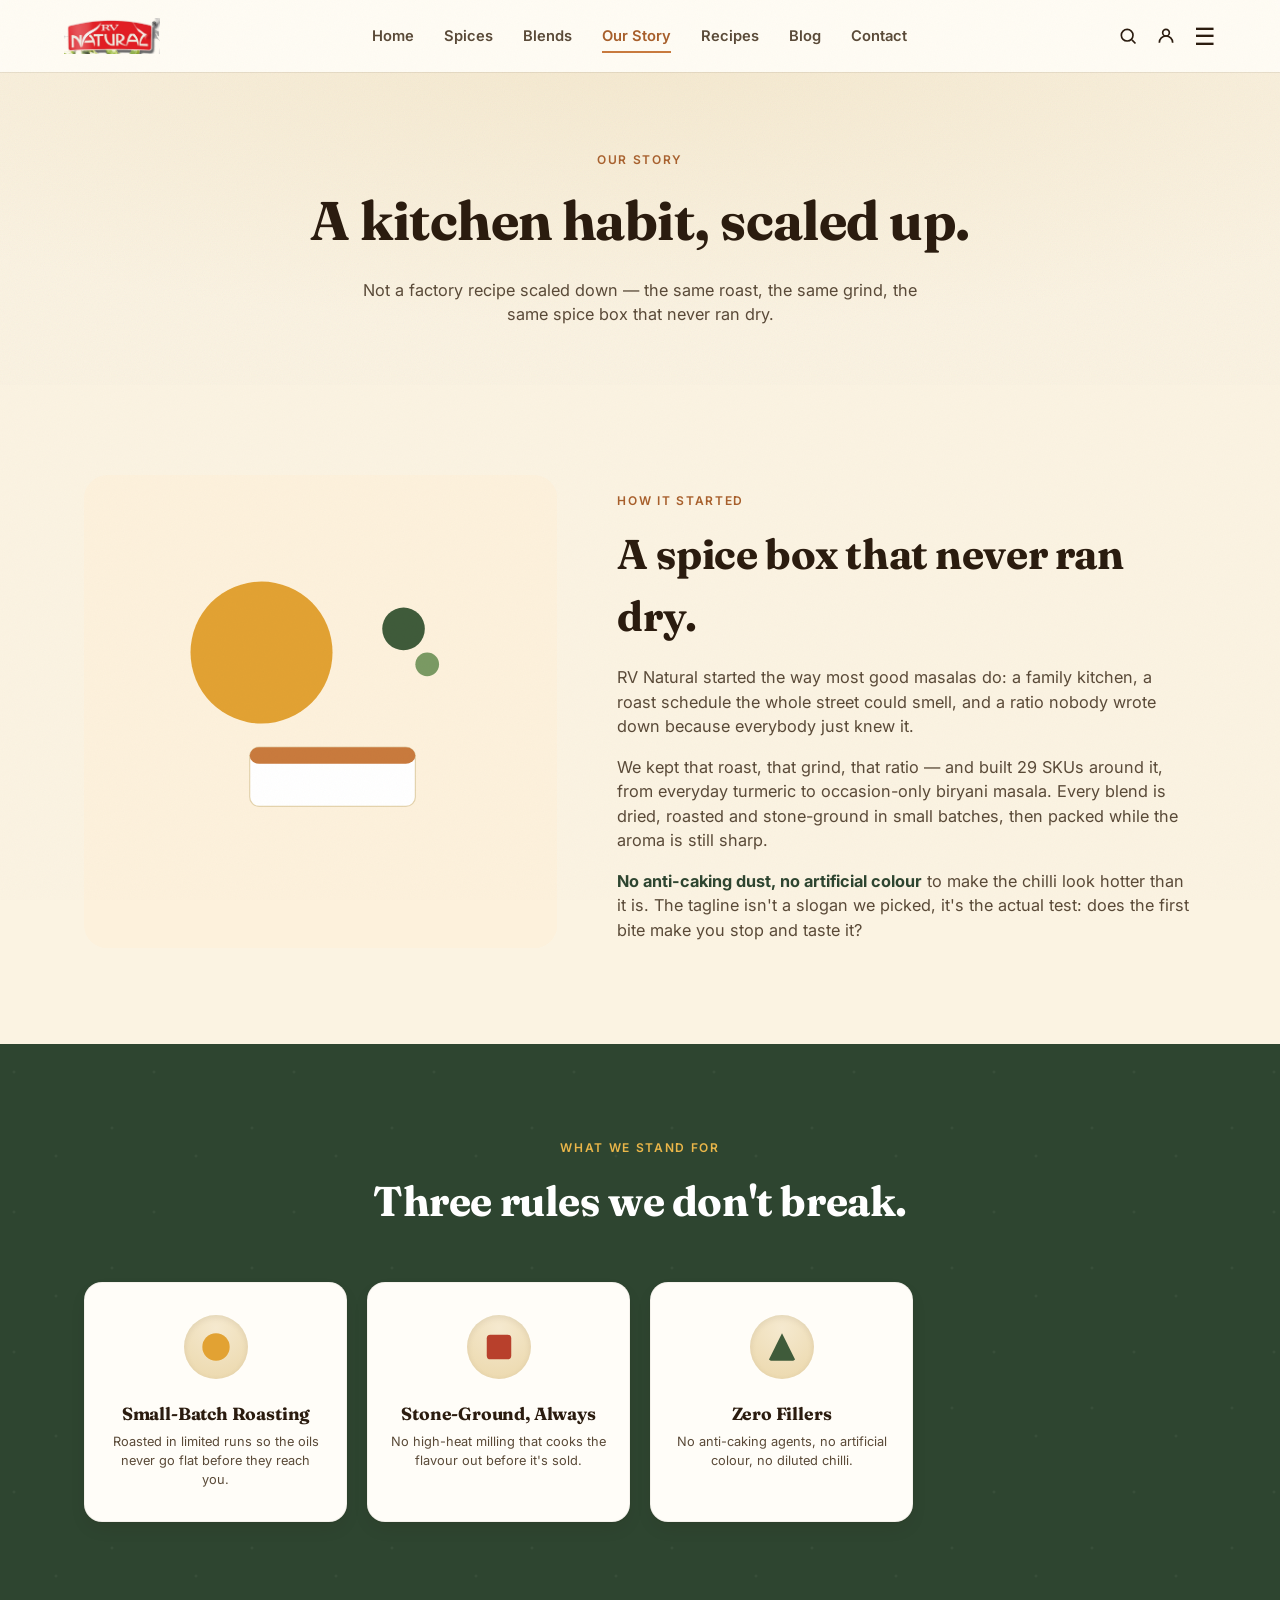
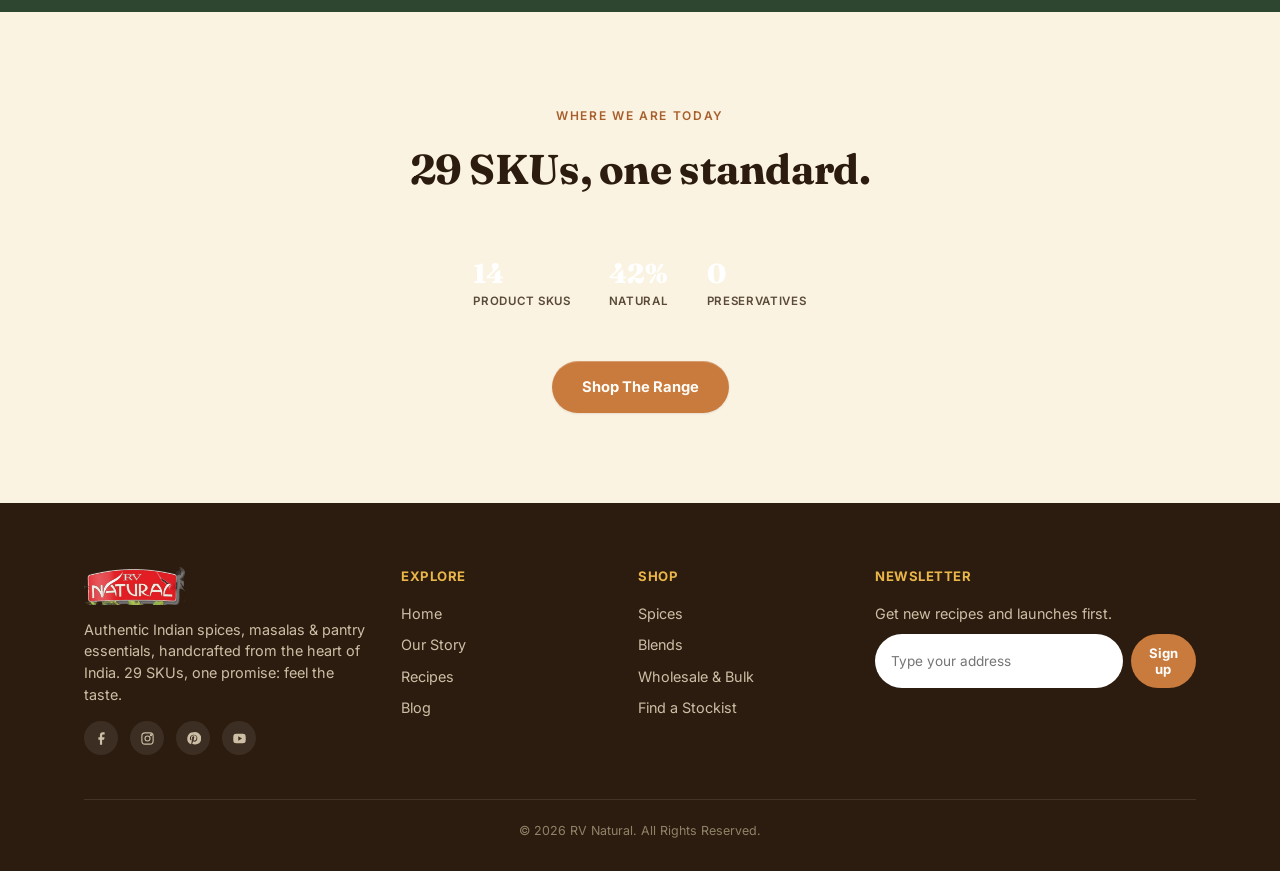
==== commit 44e0471e: "Disable shopping experience for now Removes the nav cart icon/badge and all Add to Cart buttons site" ====
--- a/about.html
+++ b/about.html
@@ -25,7 +25,6 @@
   <div class="nav-icons">
     <button aria-label="Search"><svg viewBox="0 0 24 24" fill="none" stroke="currentColor" stroke-width="2"><circle cx="11" cy="11" r="7"/><path d="M21 21l-4.3-4.3"/></svg></button>
     <button aria-label="Account"><svg viewBox="0 0 24 24" fill="none" stroke="currentColor" stroke-width="2"><circle cx="12" cy="8" r="4"/><path d="M4 20c0-4.4 3.6-8 8-8s8 3.6 8 8"/></svg></button>
-    <button aria-label="Cart"><svg viewBox="0 0 24 24" fill="none" stroke="currentColor" stroke-width="2"><circle cx="9" cy="21" r="1"/><circle cx="19" cy="21" r="1"/><path d="M2 3h2l2.6 12.4a2 2 0 0 0 2 1.6h8.8a2 2 0 0 0 2-1.6L22 7H6"/></svg><span class="cart-badge" id="cartBadge">0</span></button>
     <button class="nav-burger" aria-label="Menu">&#9776;</button>
   </div>
 </nav>
--- a/css/style.css
+++ b/css/style.css
@@ -162,16 +162,42 @@
   display:flex; align-items:center;
   padding:70px var(--edge) 110px;
   overflow:hidden;
-  background:
-    linear-gradient(100deg, rgba(30,16,6,0.72) 0%, rgba(30,16,6,0.42) 42%, rgba(30,16,6,0.15) 68%),
-    radial-gradient(120% 100% at 80% 20%, #7a4322 0%, #4a2712 55%, #2b1608 100%);
+  background:radial-gradient(120% 100% at 80% 20%, #7a4322 0%, #4a2712 55%, #2b1608 100%);
+}
+.hero-slides{ position:absolute; inset:0; z-index:0; }
+.hero-slide{
+  position:absolute; inset:0;
+  opacity:0; transition:opacity 1.6s ease;
+}
+.hero-slide.active{ opacity:1; }
+.hero-slide.slide-terracotta{ background:radial-gradient(120% 100% at 78% 24%, #a85f2b 0%, #6a3a1e 55%, #2b1608 100%); }
+.hero-slide.slide-leaf{ background:radial-gradient(120% 100% at 78% 24%, #3f5b3a 0%, #24361f 55%, #17230f 100%); }
+.hero-slide.slide-gold{ background:radial-gradient(120% 100% at 78% 24%, #a8862e 0%, #5c4718 55%, #2b1e08 100%); }
+.hero-slide.slide-paprika{ background:radial-gradient(120% 100% at 78% 24%, #a8422e 0%, #62281a 55%, #2b1108 100%); }
+.hero-slide.slide-ink{ background:radial-gradient(120% 100% at 78% 24%, #7a4322 0%, #4a2712 55%, #2b1608 100%); }
+.hero-slide-motif{
+  position:absolute; right:6%; top:50%; transform:translateY(-50%);
+  width:min(38vw,440px); height:min(38vw,440px); pointer-events:none;
+}
+.hero-slide-caption{
+  position:absolute; right:var(--edge); bottom:36px; z-index:1;
+  max-width:280px; text-align:right;
+  font-family:var(--body); font-size:0.85rem; font-weight:600; line-height:1.4; color:#fff;
+  background:rgba(30,16,6,0.4); backdrop-filter:blur(6px);
+  padding:12px 16px; border-radius:var(--radius-sm);
+  border:1px solid rgba(255,255,255,0.14);
+}
+.hero-tint{
+  position:absolute; inset:0; z-index:1; pointer-events:none;
+  background:linear-gradient(100deg, rgba(30,16,6,0.76) 0%, rgba(30,16,6,0.5) 42%, rgba(30,16,6,0.28) 68%),
+    linear-gradient(0deg, rgba(20,11,4,0.55) 0%, rgba(20,11,4,0) 30%);
 }
 .hero::before{
-  content:""; position:absolute; inset:0; z-index:0; pointer-events:none; opacity:0.5;
+  content:""; position:absolute; inset:0; z-index:2; pointer-events:none; opacity:0.5;
   background-image:var(--grain); mix-blend-mode:overlay;
 }
 .hero::after{
-  content:""; position:absolute; inset:0; z-index:0; pointer-events:none; opacity:0.4;
+  content:""; position:absolute; inset:0; z-index:2; pointer-events:none; opacity:0.4;
   background-image:
     radial-gradient(3px 3px at 20% 30%, rgba(217,164,65,0.75), transparent),
     radial-gradient(2px 2px at 60% 70%, rgba(217,164,65,0.55), transparent),
@@ -181,8 +207,32 @@
   animation:dustFall 16s linear infinite;
 }
 @keyframes dustFall{ from{ background-position:0 0,0 0,0 0,0 0,0 0;} to{ background-position:0 220px,0 -180px,0 260px,0 -200px,0 240px;} }
-
-.hero-inner{ position:relative; z-index:2; max-width:640px; }
+.hero-dots{
+  position:absolute; left:var(--edge); bottom:36px; z-index:3;
+  display:flex; gap:8px;
+}
+.hero-dot{
+  position:relative; overflow:hidden;
+  width:40px; height:4px; border-radius:999px; border:none; padding:0;
+  background:rgba(255,255,255,0.28); cursor:pointer;
+}
+.hero-dot-fill{
+  position:absolute; inset:0; width:0%;
+  background:var(--gold-bright);
+}
+.hero-dot.active .hero-dot-fill{ animation:heroDotFill 5s linear forwards; }
+@keyframes heroDotFill{ from{ width:0%; } to{ width:100%; } }
+@media (prefers-reduced-motion: reduce){
+  .hero-dot.active .hero-dot-fill{ animation:none; width:100%; }
+}
+@media (max-width:640px){
+  .hero-slide-caption{ display:none; }
+}
+@media (prefers-reduced-motion: reduce){
+  .hero-slide{ transition:none; }
+}
+
+.hero-inner{ position:relative; z-index:3; max-width:640px; }
 .hero-eyebrow{ display:flex; align-items:center; gap:12px; margin-bottom:20px; }
 .hero-eyebrow .rule{ width:40px; height:2px; background:var(--gold-bright); }
 .hero-eyebrow span.eyebrow{ color:var(--gold-bright); }
